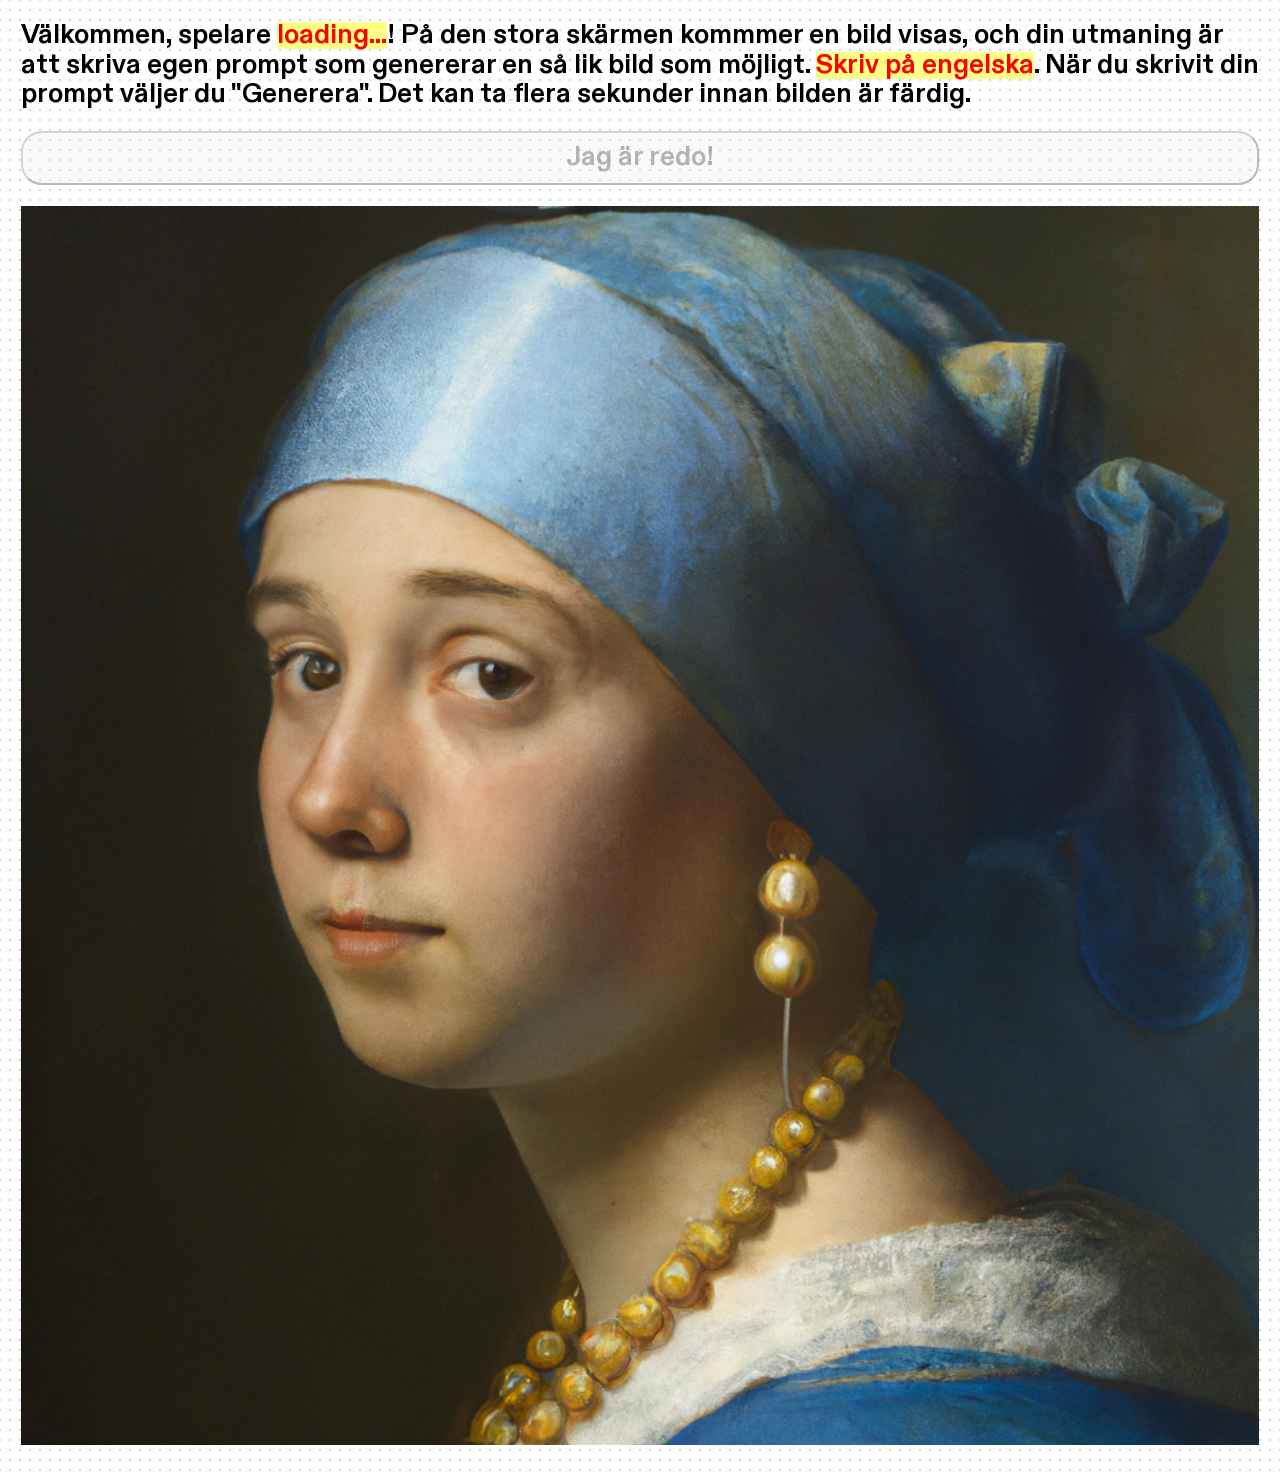
==== player/index.html @ 8b9e82a9 "Update index.html" ====
<!DOCTYPE html>
<html lang="en">
  <head>
    <title>Prompt Battle ArkDes</title>
    <meta charset="UTF-8" />
    <meta name="viewport" content="width=device-width, initial-scale=1.0" />
    <link rel="stylesheet" href="../assets/css/style.css" />
    <script src="../assets/js/connect.js" defer></script>
    <script src="../assets/js/player.js" defer></script>
  </head>
  <body>
    <section id="playerSection">
      <main>
        <p>
          Välkommen, spelare
          <span id="playerId" class="highlight">loading...</span>! På den stora
          skärmen kommmer en bild visas, och din utmaning är att skriva egen
          prompt som genererar en så lik bild som möjligt.
          <span class="highlight">Skriv på engelska</span>. När du skrivit din
          prompt väljer du "Generera". Det kan ta flera sekunder innan bilden är
          färdig.
        </p>
        <button id="startButton" onclick="startGame()" disabled>
          Jag är redo!
        </button>
        <img src="../assets/img/girlwithpearlearring.jpg" />
      </main>
    </section>

    <section id="gameSection" style="display: none">
      <main>
        <div
          contenteditable="true"
          id="promptInput"
          class="editable"
          data-placeholder="A surrealist painting of a man in a dark suit, white shirt, and red tie, wearing a black bowler hat. A green apple floats in front of his face, slightly off-center, obscuring most of his facial features while allowing one of his eyes to peek from behind. His posture is formal, standing straight against a muted cloudy sky with a subtle horizon line in the background. The painting style is soft and dreamlike, with a classic oil-painted texture, resembling mid-20th-century surrealist artwork. The lighting is soft and even, creating a mysterious yet balanced atmosphere."
        ></div>
        <button id="generateButton" onclick="handleGenerate()" disabled>
          Generera
        </button>
      </main>
      <aside id="images"></aside>
    </section>
  </body>
</html>
---- assets/css/style.css ----
/* Import external styles */
@import url("reset.css");
@import url("fonts.css");

:root {
  --gridColor: #ccc;
  --highlightColor: hsl(360 100% 50%);
  --highlightBackground: hsl(60 100% 76%);
  --fontFamily: "ABCDiatype", sans-serif;
  --fontSize: 1.3rem;
  --lineHeight: 1.1;
  --fontWeight: 700;
  --paddingTop: 1rem;
  --borderRadius: 1rem;
  --buttonPadding: 0.5rem;
  --imageGap: 15px;
  --imageBoxPadding: 10px;
  --imageBorderRadius: 8px;
  /* --boxShadow: 0 2px 5px rgba(0, 0, 0, 0.2); */
  --placeholderColor: gray;
  --backgroundPattern: url("data:image/svg+xml,%3Csvg width='10' height='10' viewBox='0 0 10 10' fill='none' xmlns='http://www.w3.org/2000/svg'%3E%3Cpath fill-rule='evenodd' clip-rule='evenodd' d='M1 0H0V1V10H10V0H1ZM1 0C1.55228 0 2 0.447715 2 1C2 1.55228 1.55228 2 1 2C0.447715 2 0 1.55228 0 1C0 0.447715 0.447715 0 1 0Z' fill='%23fff'/%3E%3C/svg%3E");
}

/* Fullscreen Text Scaling */
html,
body {
  width: 100%;
  height: 100%;
  font-family: var(--fontFamily);
  margin: 0;
  box-sizing: border-box;
  font-weight: var(--fontWeight);
  font-size: var(--fontSize);
  line-height: var(--lineHeight);
}

body {
  padding-top: var(--paddingTop);
  background-image: var(--backgroundPattern);
  background-position: -1px -1px;
  background-size: 10px 10px;
  background-repeat: repeat;
  background-color: var(--gridColor);
}

.highlight {
  background-color: var(--highlightBackground);
  color: var(--highlightColor);
}

/* Game layout */
#gameSection {
  height: 100vh;
}

::-webkit-scrollbar {
  display: none;
}

#generateButton:disabled {
  opacity: 0.5;
  pointer-events: none;
}

main > * {
  margin-bottom: 1rem;
  margin-top: 0;
}

button,
textarea {
  font-size: inherit;
  font-weight: inherit;
  font-family: inherit;
  line-height: inherit;
}

main {
  padding: 0 1rem;
}

#promptInput:focus {
  outline: none;
}

/* Editable div input (acts like textarea) */
textarea {
  width: 100%;
  height: 50cqh;
  outline: none;
  border: none;
  overflow: hidden;
}

/* Placeholder style */
#promptInput.empty::before {
  content: attr(data-placeholder);
  color: var(--placeholderColor);
  pointer-events: none;
  display: block;
}

/* Image container */
.imageContainer {
  position: relative;
  width: 100%;
  height: 100%;
}

/* Image inside container */
img,
.imageContainer img {
  width: 100%;
  height: 100%;
  object-fit: cover;
}

.imageContainer p {
  padding: 1rem;
  background-color: white;
}

.imageContainer p:first-letter {
  text-transform: uppercase;
}

/* Footer stays at the bottom */
footer {
  text-align: center;
}

/* Button */
button {
  display: inline-block;
  cursor: pointer;
  width: 100%;
  border-radius: var(--borderRadius);
  padding: var(--buttonPadding);
}

#imageGallery {
  display: grid;
  grid-template-columns: repeat(
    4,
    minmax(250px, 1fr)
  ); /* Force 4 columns, but still responsive */
  gap: var(--imageGap);
}

.image-box {
  background: white;
  padding: var(--imageBoxPadding);
  border-radius: var(--imageBorderRadius);
  /* box-shadow: var(--boxShadow); */
  text-align: center;
}

.image-box img {
  width: 100%;
  height: auto;
  border-radius: 5px;
}

@media (max-width: 900px) {
  #imageGallery {
    grid-template-columns: repeat(
      auto-fit,
      minmax(250px, 1fr)
    ); /* Adjust to available space */
  }
}

@media (max-width: 600px) {
  #imageGallery {
    grid-template-columns: 1fr; /* One column on small screens */
  }
}

/* Small class for paragraphs */
.small {
  font-size: calc(var(--fontSize) * 0.8);
}
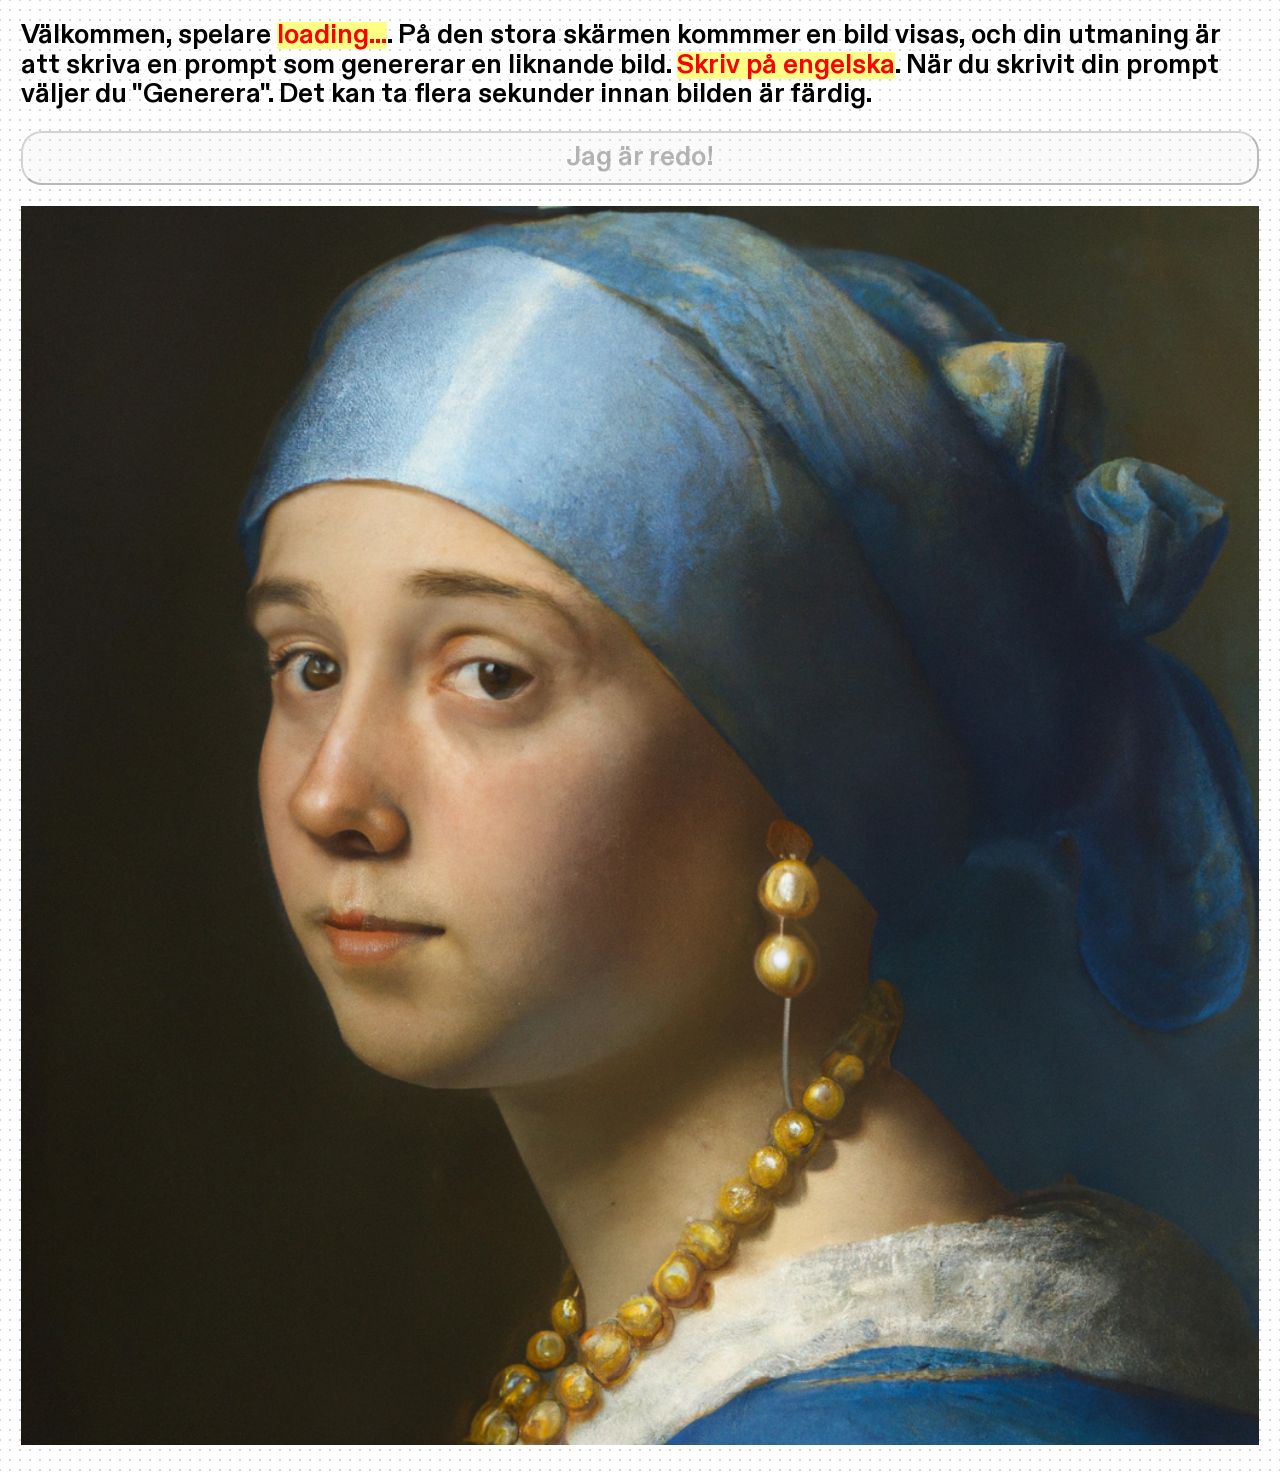
==== commit f49b6626: "Update index.html" ====
--- a/player/index.html
+++ b/player/index.html
@@ -13,9 +13,9 @@
       <main>
         <p>
           Välkommen, spelare
-          <span id="playerId" class="highlight">loading...</span>! På den stora
-          skärmen kommmer en bild visas, och din utmaning är att skriva egen
-          prompt som genererar en så lik bild som möjligt.
+          <span id="playerId" class="highlight">loading...</span>. På den stora
+          skärmen kommmer en bild visas, och din utmaning är att skriva en
+          prompt som genererar en liknande bild.
           <span class="highlight">Skriv på engelska</span>. När du skrivit din
           prompt väljer du "Generera". Det kan ta flera sekunder innan bilden är
           färdig.
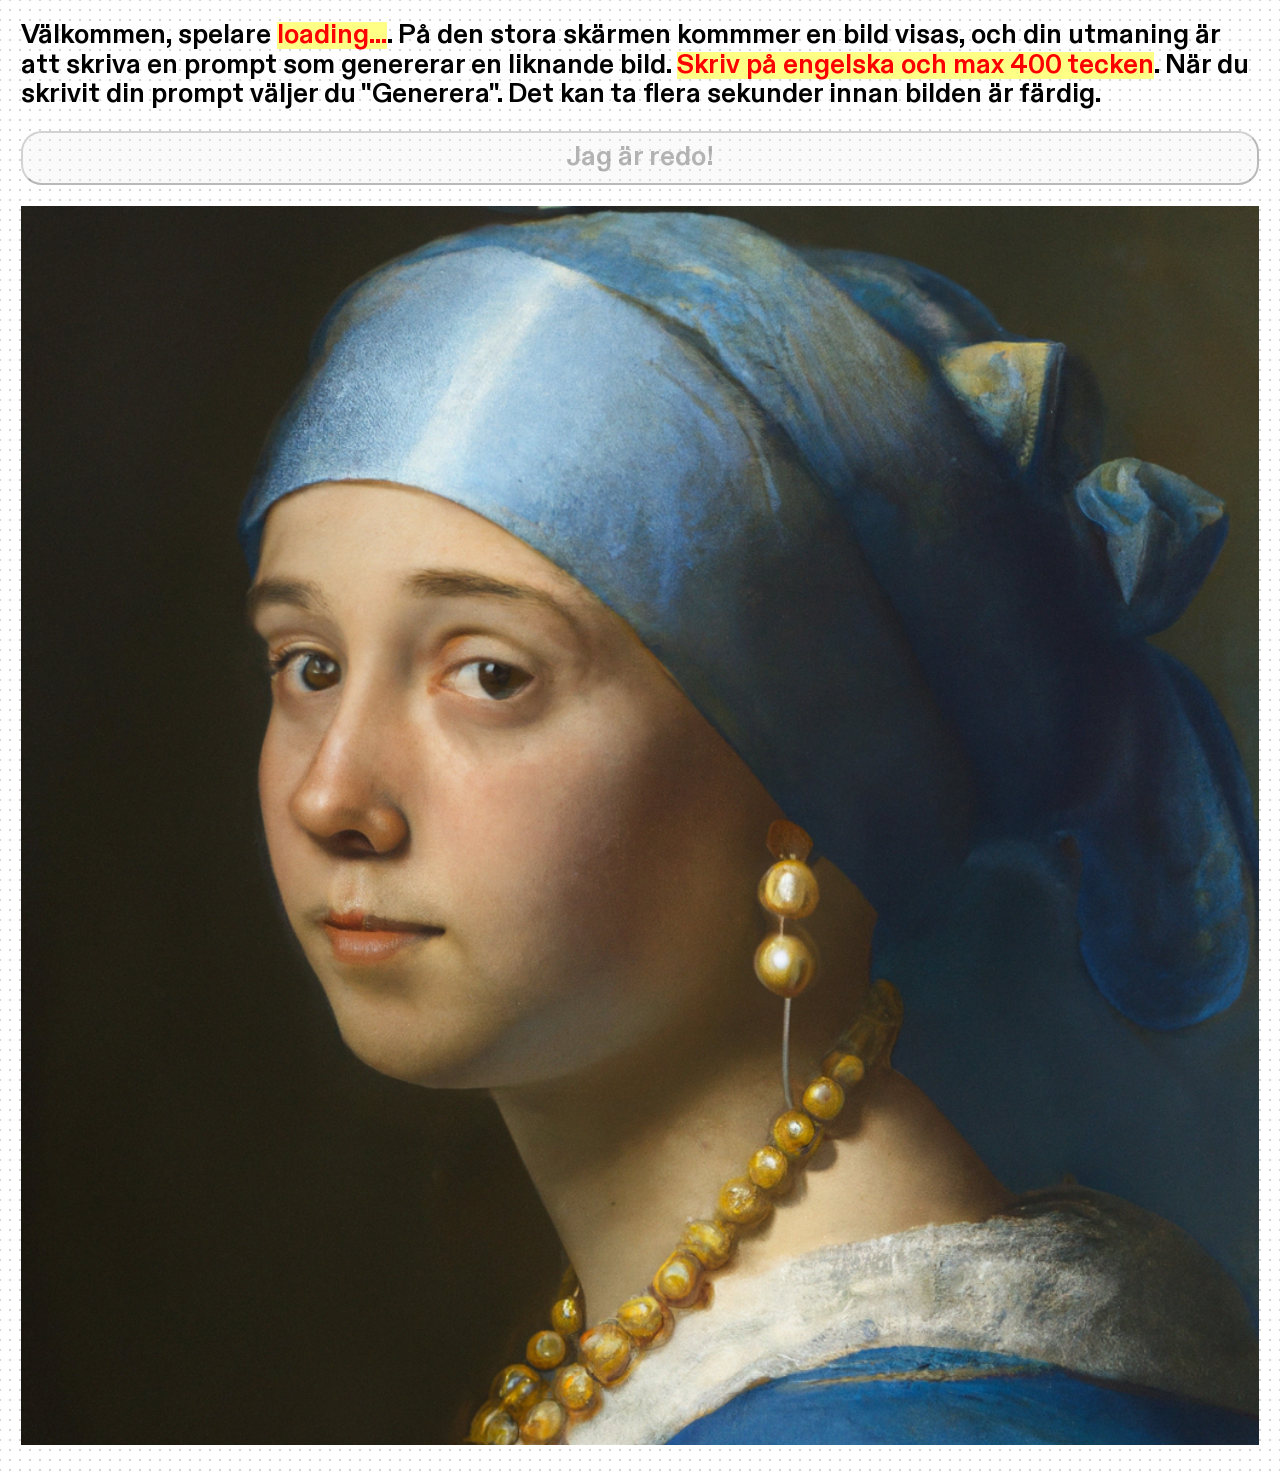
==== commit c45878c1: "Update index.html" ====
--- a/player/index.html
+++ b/player/index.html
@@ -16,9 +16,9 @@
           <span id="playerId" class="highlight">loading...</span>. På den stora
           skärmen kommmer en bild visas, och din utmaning är att skriva en
           prompt som genererar en liknande bild.
-          <span class="highlight">Skriv på engelska</span>. När du skrivit din
-          prompt väljer du "Generera". Det kan ta flera sekunder innan bilden är
-          färdig.
+          <span class="highlight">Skriv på engelska och max 400 tecken</span>.
+          När du skrivit din prompt väljer du "Generera". Det kan ta flera
+          sekunder innan bilden är färdig.
         </p>
         <button id="startButton" onclick="startGame()" disabled>
           Jag är redo!
@@ -33,7 +33,7 @@
           contenteditable="true"
           id="promptInput"
           class="editable"
-          data-placeholder="A surrealist painting of a man in a dark suit, white shirt, and red tie, wearing a black bowler hat. A green apple floats in front of his face, slightly off-center, obscuring most of his facial features while allowing one of his eyes to peek from behind. His posture is formal, standing straight against a muted cloudy sky with a subtle horizon line in the background. The painting style is soft and dreamlike, with a classic oil-painted texture, resembling mid-20th-century surrealist artwork. The lighting is soft and even, creating a mysterious yet balanced atmosphere."
+          data-placeholder="Skriv din prompt här…"
         ></div>
         <button id="generateButton" onclick="handleGenerate()" disabled>
           Generera
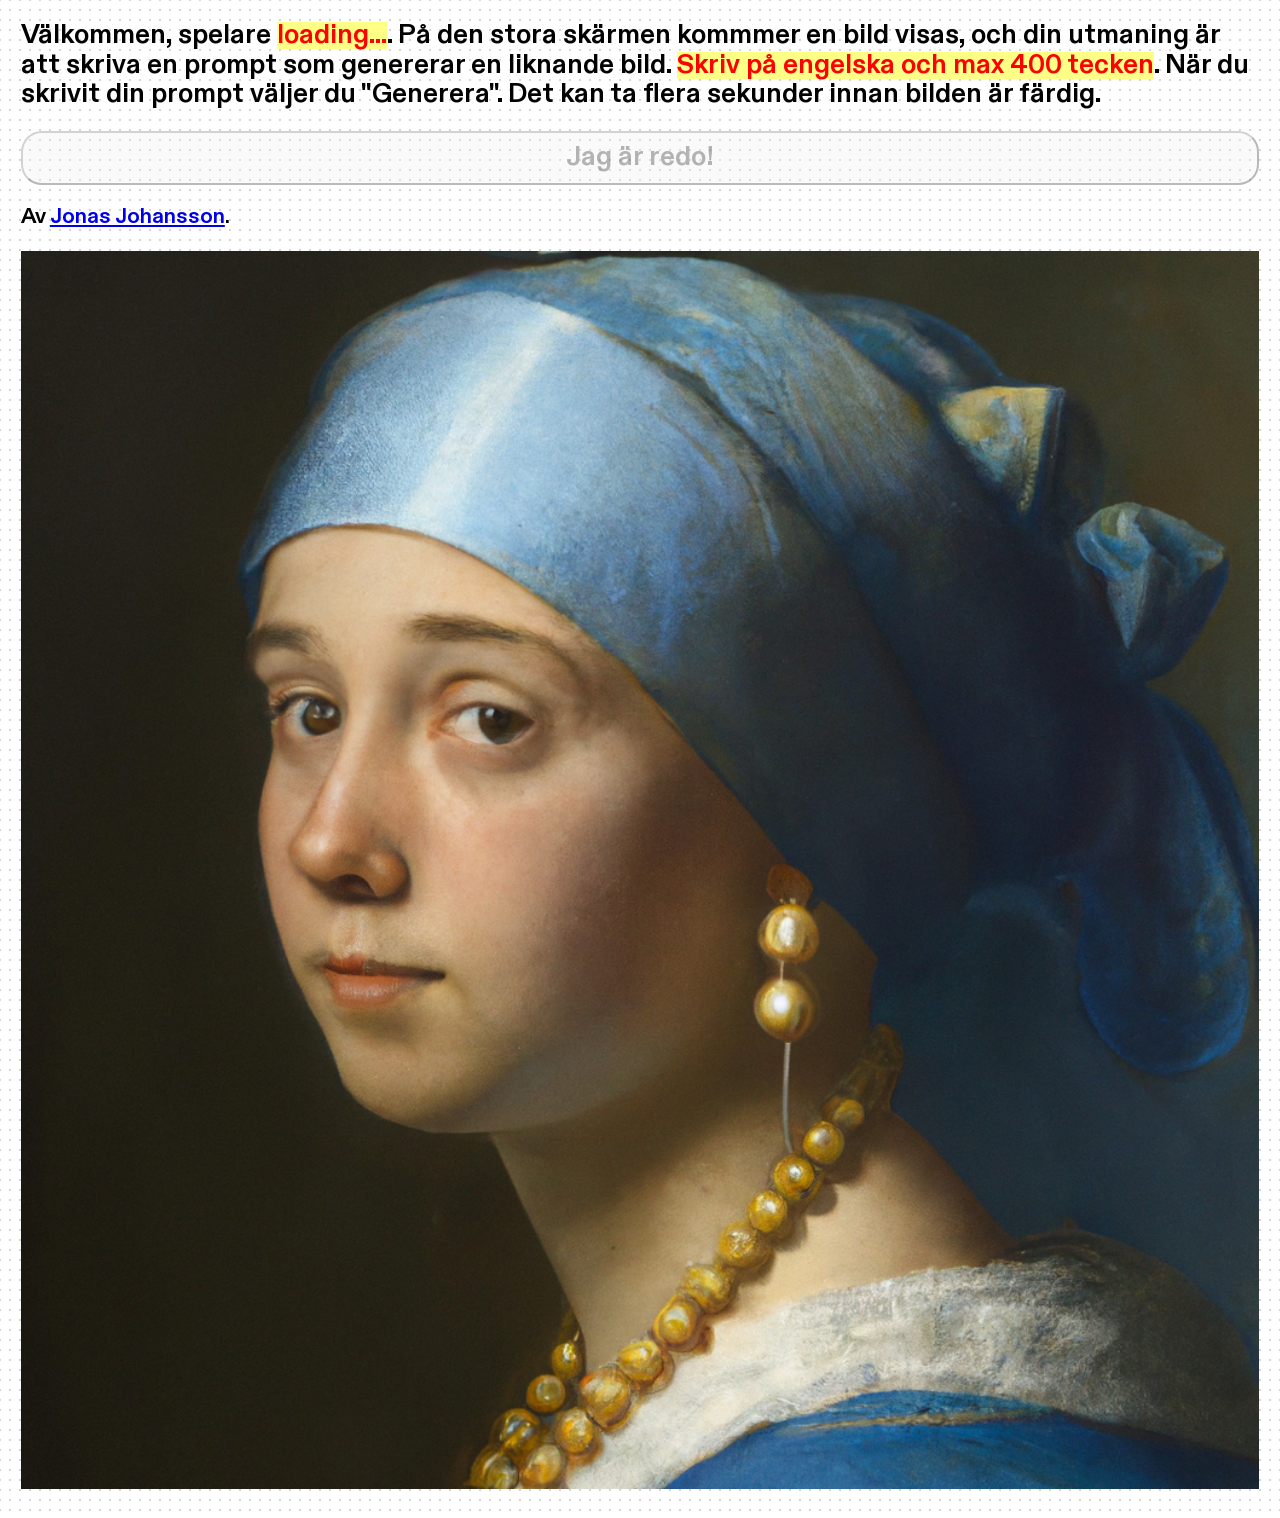
==== commit a0fe5a96: "x" ====
--- a/player/index.html
+++ b/player/index.html
@@ -13,7 +13,7 @@
       <main>
         <p>
           Välkommen, spelare
-          <span id="playerId" class="highlight">loading...</span>. På den stora
+          <span class="playerId highlight">loading...</span>. På den stora
           skärmen kommmer en bild visas, och din utmaning är att skriva en
           prompt som genererar en liknande bild.
           <span class="highlight">Skriv på engelska och max 400 tecken</span>.
@@ -23,12 +23,19 @@
         <button id="startButton" onclick="startGame()" disabled>
           Jag är redo!
         </button>
+        <p class="small">
+          Av
+          <a href="https://jonasjohansson.se/" target="_blank"
+            >Jonas Johansson</a
+          >.
+        </p>
         <img src="../assets/img/girlwithpearlearring.jpg" />
       </main>
     </section>
 
     <section id="gameSection" style="display: none">
       <main>
+        <span class="playerId highlight"></span>
         <div
           contenteditable="true"
           id="promptInput"
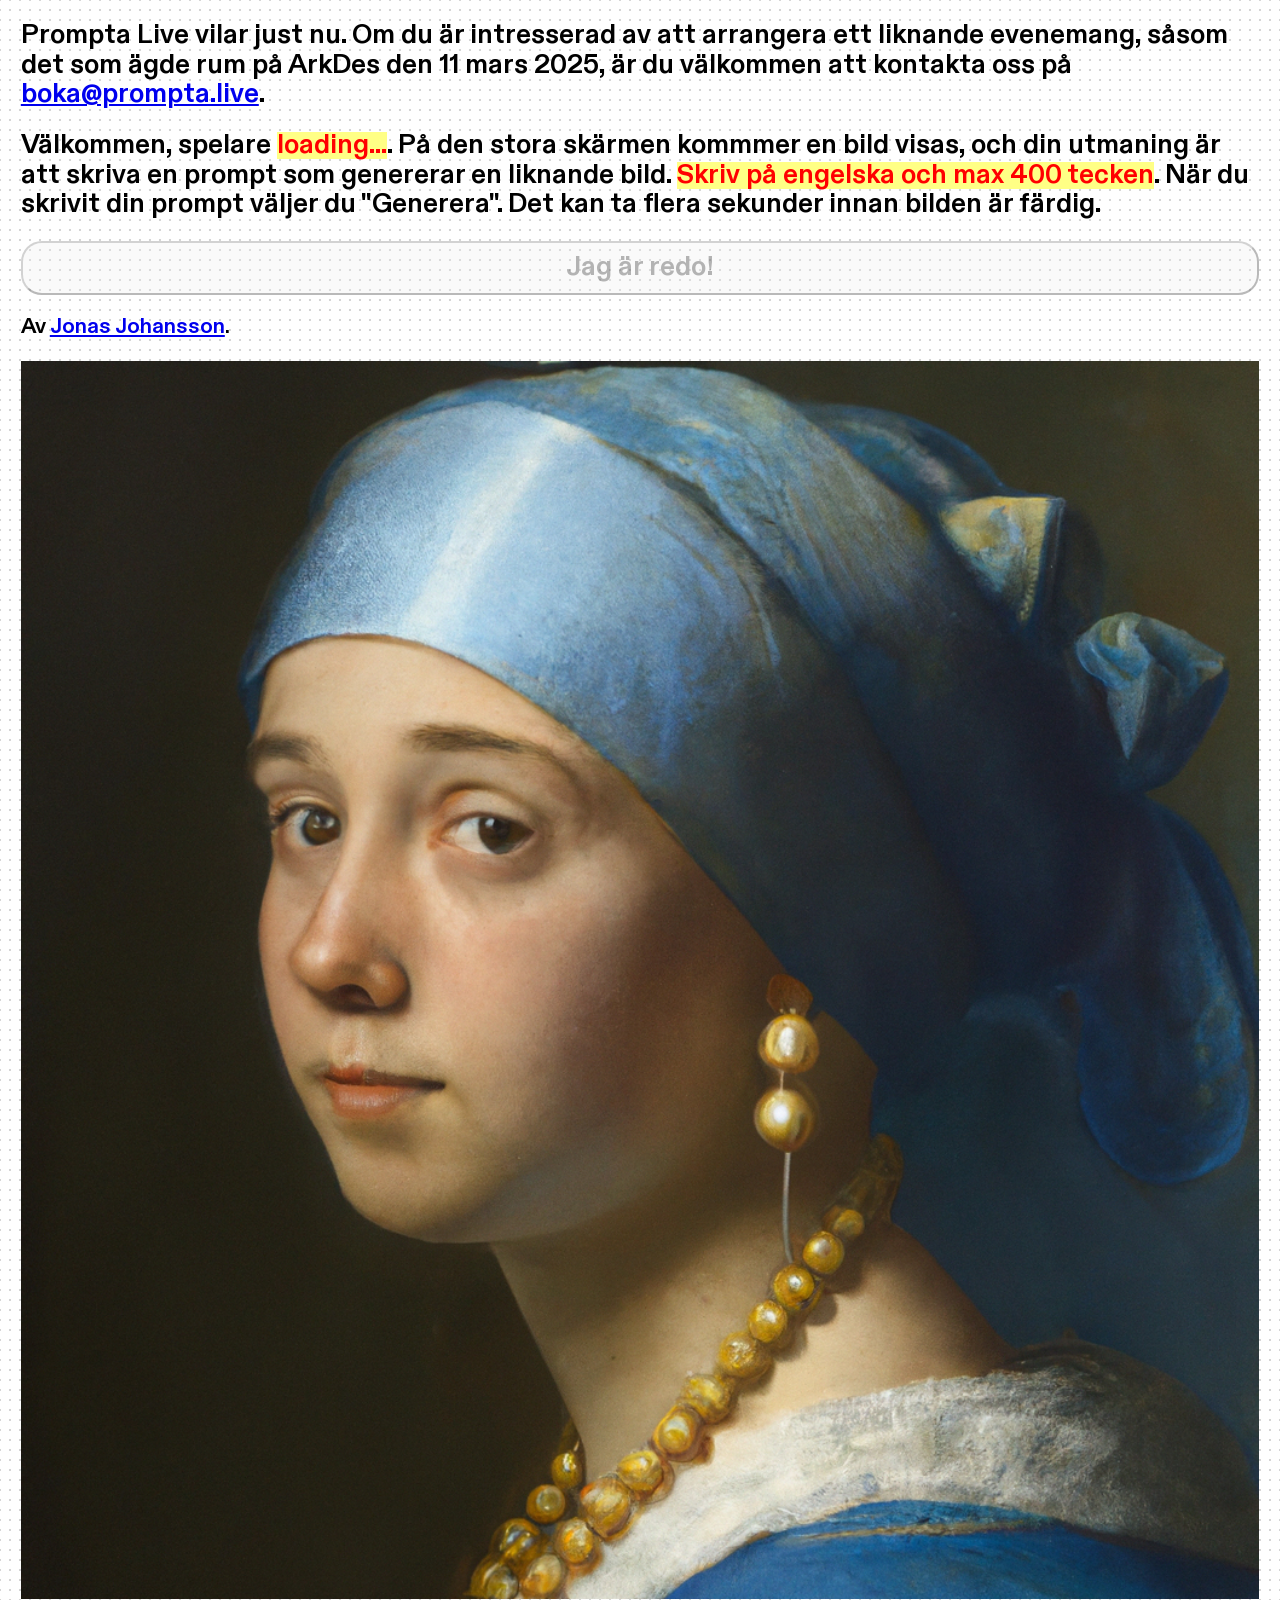
==== commit 38d58e2a: "Update index.html" ====
--- a/player/index.html
+++ b/player/index.html
@@ -5,12 +5,18 @@
     <meta charset="UTF-8" />
     <meta name="viewport" content="width=device-width, initial-scale=1.0" />
     <link rel="stylesheet" href="../assets/css/style.css" />
-    <script src="../assets/js/connect.js" defer></script>
+    <!--<script src="../assets/js/connect.js" defer></script>-->
     <script src="../assets/js/player.js" defer></script>
   </head>
   <body>
     <section id="playerSection">
       <main>
+        <p>
+          Prompta Live vilar just nu. Om du är intresserad av att arrangera ett
+          liknande evenemang, såsom det som ägde rum på ArkDes den 11 mars 2025,
+          är du välkommen att kontakta oss på
+          <a href="mailto:boka@prompta.live">boka@prompta.live</a>.
+        </p>
         <p>
           Välkommen, spelare
           <span class="playerId highlight">loading...</span>. På den stora
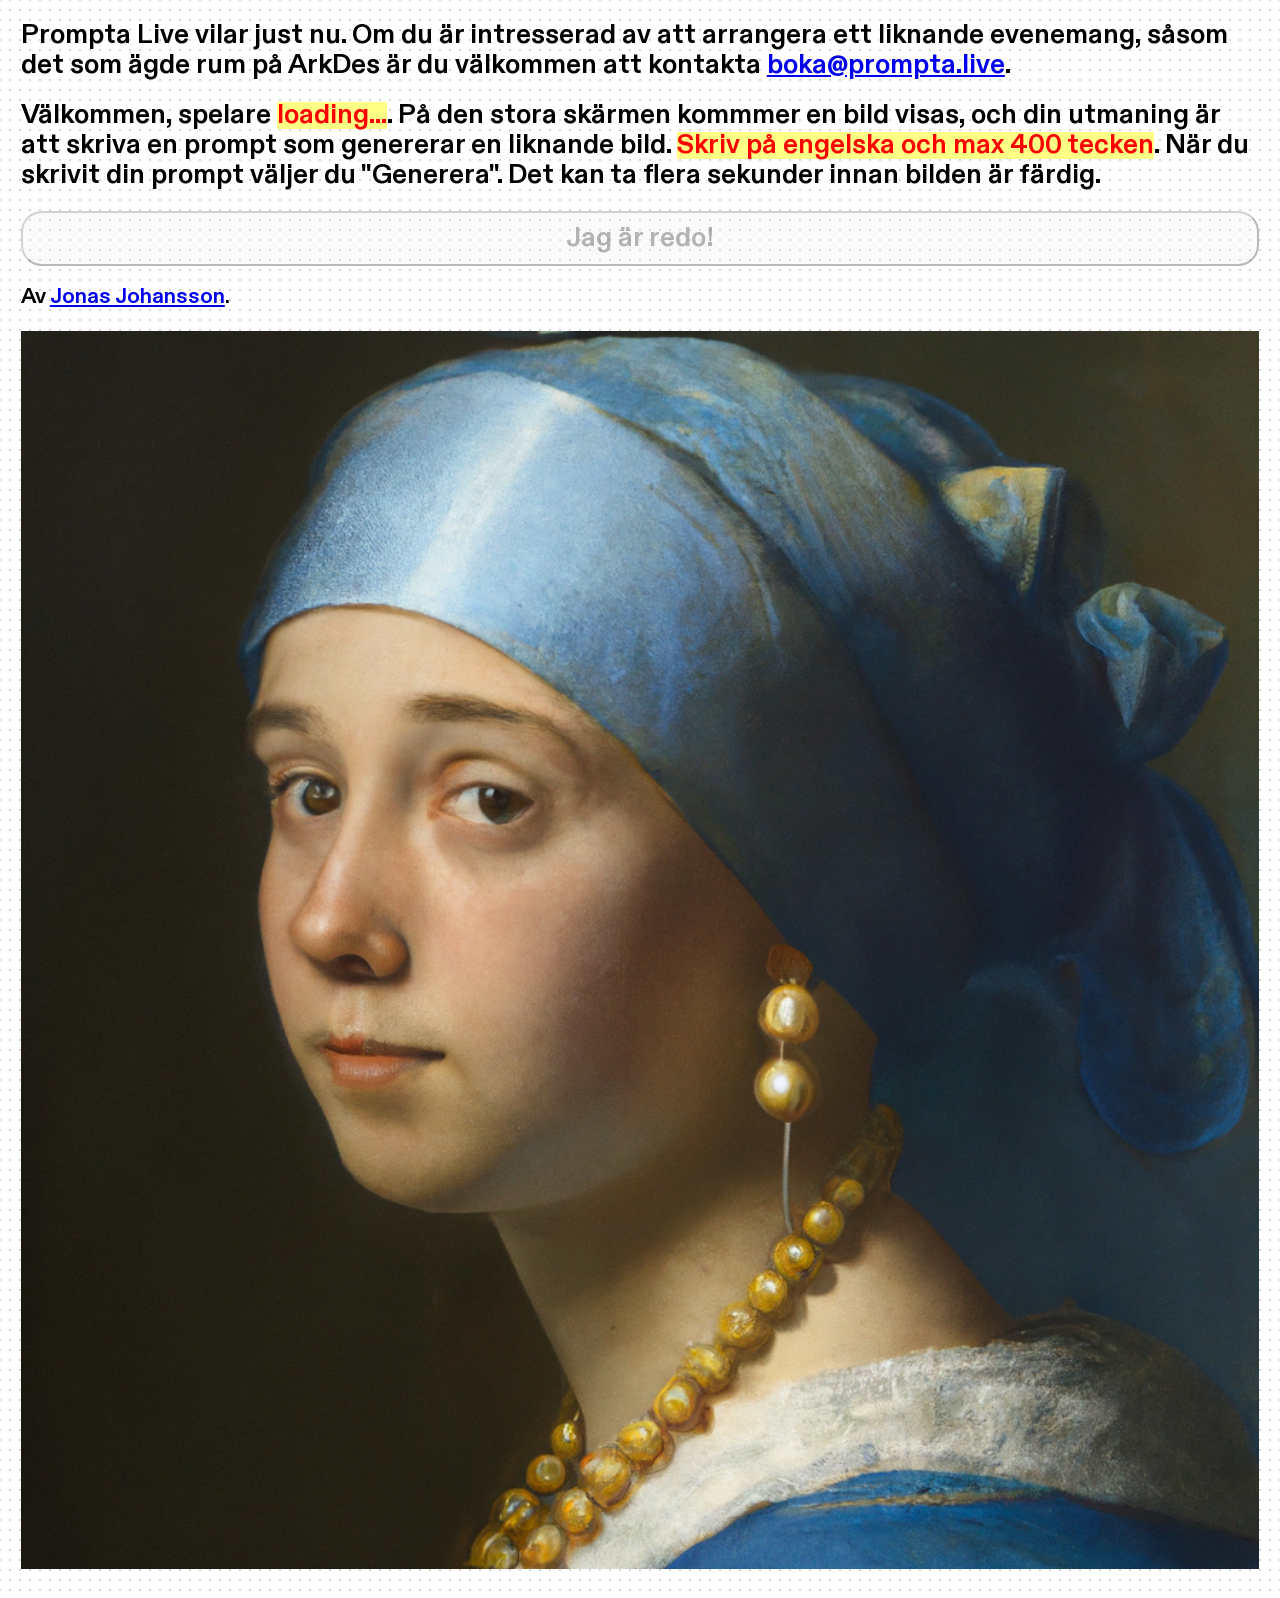
==== commit d6515bec: "Update index.html" ====
--- a/player/index.html
+++ b/player/index.html
@@ -13,8 +13,8 @@
       <main>
         <p>
           Prompta Live vilar just nu. Om du är intresserad av att arrangera ett
-          liknande evenemang, såsom det som ägde rum på ArkDes den 11 mars 2025,
-          är du välkommen att kontakta oss på
+          liknande evenemang, såsom det som ägde rum på ArkDes är du välkommen
+          att kontakta
           <a href="mailto:boka@prompta.live">boka@prompta.live</a>.
         </p>
         <p>
